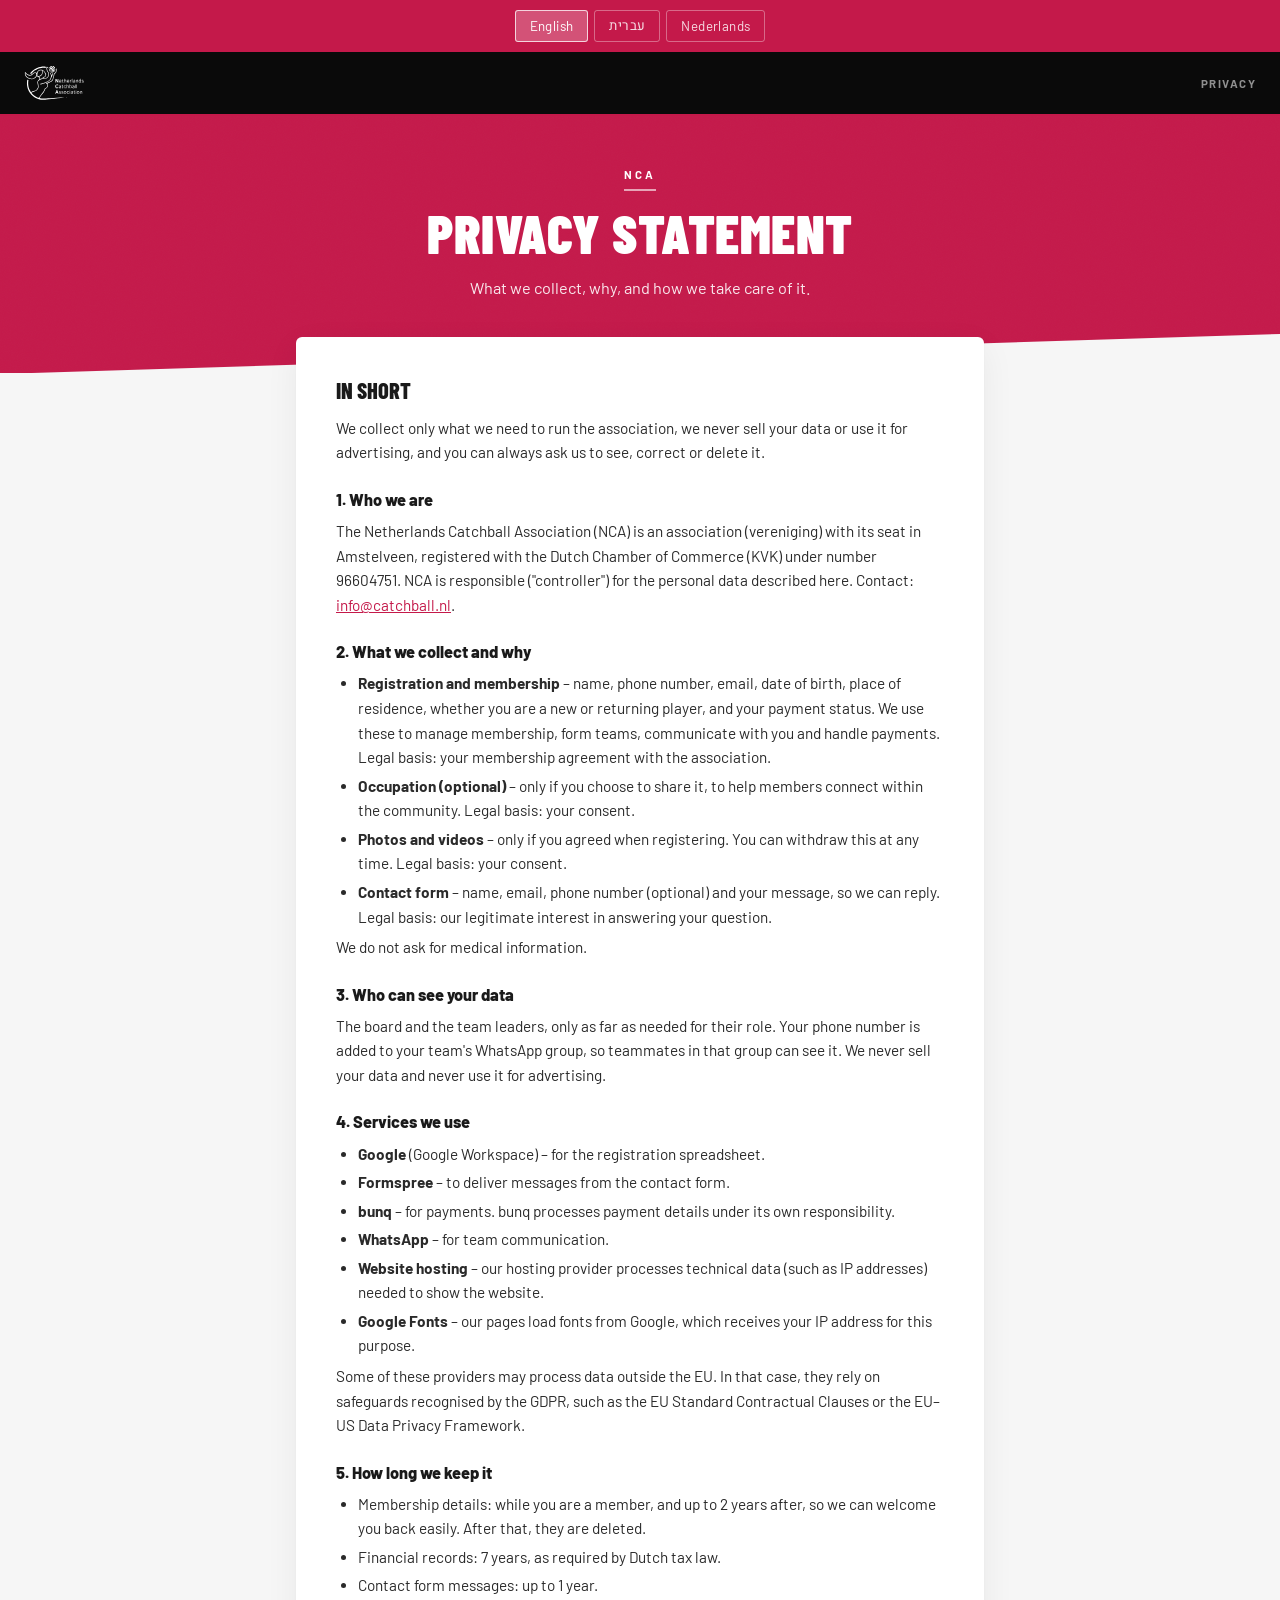
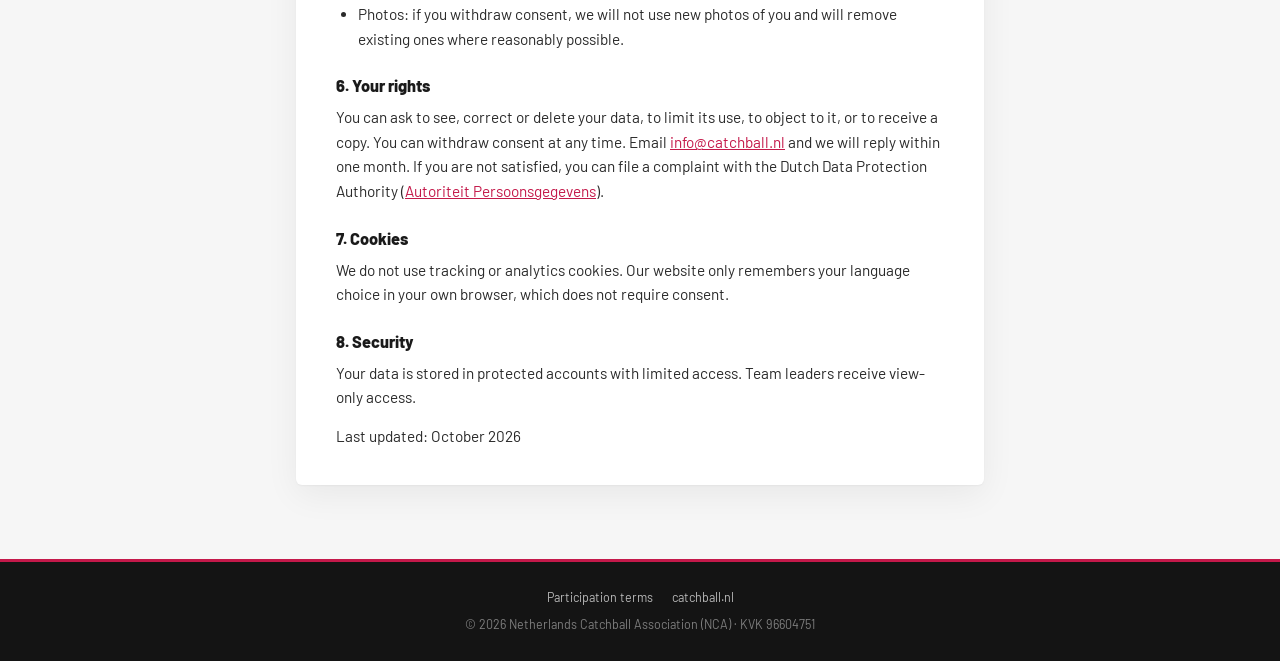
==== privacy/index.html @ 1c26fb23 "Add hidden 2026-27 registration page, terms and privacy statement Trilingual (EN/HE/NL), noindex, no" ====
<!DOCTYPE html>
<html lang="en" dir="ltr">
<head>
<meta charset="UTF-8">
<meta name="viewport" content="width=device-width, initial-scale=1.0, viewport-fit=cover">
<meta name="robots" content="noindex, nofollow">
<meta name="theme-color" content="#c4194a">
<title>NCA – Privacy statement</title>
<link rel="icon" type="image/png" href="/faviconnca.png">
<link href="https://fonts.googleapis.com/css2?family=Barlow+Condensed:wght@600;700;800;900&family=Barlow:wght@400;500;600;700;800&family=Heebo:wght@400;500;700;800;900&display=swap" rel="stylesheet">
<link rel="stylesheet" href="/assets/nca-pages.css">
<style>html:not([lang=en]) [data-l=en],html:not([lang=he]) [data-l=he],html:not([lang=nl]) [data-l=nl]{display:none;}</style>
</head>
<body>

<div class="tb" role="navigation" aria-label="Language">
  <button class="lb" data-lang="en">English</button>
  <button class="lb" data-lang="he">עברית</button>
  <button class="lb" data-lang="nl">Nederlands</button>
</div>
<header class="nv">
  <a href="https://catchball.nl/"><img src="/_data/src/logowhitetranspbkg.svg" alt="Netherlands Catchball Association"></a>
  <span class="nv-tag" data-t="nv.tag">Privacy</span>
</header>

<section class="hero">
  <span class="eyebrow">NCA</span>
  <h1 data-t="hero.title">Privacy statement</h1>
  <p data-t="hero.sub">What we collect, why, and how we take care of it.</p>
</section>

<main class="doc">
<section class="card">
<!-- ═══ EN ═══ -->
<div data-l="en">
  <h2>In short</h2>
  <p>We collect only what we need to run the association, we never sell your data or use it for advertising, and you can always ask us to see, correct or delete it.</p>

  <h3>1. Who we are</h3>
  <p>The Netherlands Catchball Association (NCA) is an association (vereniging) with its seat in Amstelveen, registered with the Dutch Chamber of Commerce (KVK) under number 96604751. NCA is responsible ("controller") for the personal data described here. Contact: <a href="mailto:info@catchball.nl">info@catchball.nl</a>.</p>

  <h3>2. What we collect and why</h3>
  <ul>
    <li><b>Registration and membership</b> – name, phone number, email, date of birth, place of residence, whether you are a new or returning player, and your payment status. We use these to manage membership, form teams, communicate with you and handle payments. Legal basis: your membership agreement with the association.</li>
    <li><b>Occupation (optional)</b> – only if you choose to share it, to help members connect within the community. Legal basis: your consent.</li>
    <li><b>Photos and videos</b> – only if you agreed when registering. You can withdraw this at any time. Legal basis: your consent.</li>
    <li><b>Contact form</b> – name, email, phone number (optional) and your message, so we can reply. Legal basis: our legitimate interest in answering your question.</li>
  </ul>
  <p>We do not ask for medical information.</p>

  <h3>3. Who can see your data</h3>
  <p>The board and the team leaders, only as far as needed for their role. Your phone number is added to your team's WhatsApp group, so teammates in that group can see it. We never sell your data and never use it for advertising.</p>

  <h3>4. Services we use</h3>
  <ul>
    <li><b>Google</b> (Google Workspace) – for the registration spreadsheet.</li>
    <li><b>Formspree</b> – to deliver messages from the contact form.</li>
    <li><b>bunq</b> – for payments. bunq processes payment details under its own responsibility.</li>
    <li><b>WhatsApp</b> – for team communication.</li>
    <li><b>Website hosting</b> – our hosting provider processes technical data (such as IP addresses) needed to show the website.</li>
    <li><b>Google Fonts</b> – our pages load fonts from Google, which receives your IP address for this purpose.</li>
  </ul>
  <p>Some of these providers may process data outside the EU. In that case, they rely on safeguards recognised by the GDPR, such as the EU Standard Contractual Clauses or the EU–US Data Privacy Framework.</p>

  <h3>5. How long we keep it</h3>
  <ul>
    <li>Membership details: while you are a member, and up to 2 years after, so we can welcome you back easily. After that, they are deleted.</li>
    <li>Financial records: 7 years, as required by Dutch tax law.</li>
    <li>Contact form messages: up to 1 year.</li>
    <li>Photos: if you withdraw consent, we will not use new photos of you and will remove existing ones where reasonably possible.</li>
  </ul>

  <h3>6. Your rights</h3>
  <p>You can ask to see, correct or delete your data, to limit its use, to object to it, or to receive a copy. You can withdraw consent at any time. Email <a href="mailto:info@catchball.nl">info@catchball.nl</a> and we will reply within one month. If you are not satisfied, you can file a complaint with the Dutch Data Protection Authority (<a href="https://autoriteitpersoonsgegevens.nl" target="_blank" rel="noopener">Autoriteit Persoonsgegevens</a>).</p>

  <h3>7. Cookies</h3>
  <p>We do not use tracking or analytics cookies. Our website only remembers your language choice in your own browser, which does not require consent.</p>

  <h3>8. Security</h3>
  <p>Your data is stored in protected accounts with limited access. Team leaders receive view-only access.</p>
</div>

<!-- ═══ HE ═══ -->
<div data-l="he">
  <h2>בקצרה</h2>
  <p>אנחנו אוספות רק את מה שצריך לניהול העמותה, לעולם לא מוכרות את המידע שלך ולא משתמשות בו לפרסום, ותמיד אפשר לבקש לראות, לתקן או למחוק אותו.</p>

  <h3>1. מי אנחנו</h3>
  <p>The Netherlands Catchball Association ‏(NCA) היא אגודה (vereniging) שמקום מושבה באמסטלפן, רשומה בלשכת המסחר ההולנדית (KVK) במספר 96604751. NCA אחראית ("בעלת השליטה במידע") על המידע האישי המתואר כאן. ליצירת קשר: <a href="mailto:info@catchball.nl">info@catchball.nl</a>.</p>

  <h3>2. מה אנחנו אוספות ולמה</h3>
  <ul>
    <li><b>הרשמה וחברות</b> – שם, טלפון, אימייל, תאריך לידה, מקום מגורים, האם את חדשה או ממשיכה, ומצב התשלום. משמשים לניהול החברות, לבניית קבוצות, לתקשורת איתך ולטיפול בתשלומים. הבסיס החוקי: הסכם החברות שלך עם העמותה.</li>
    <li><b>עיסוק (רשות)</b> – רק אם בחרת לשתף, כדי ליצור חיבורים בתוך הקהילה. הבסיס החוקי: הסכמתך.</li>
    <li><b>תמונות וסרטונים</b> – רק אם אישרת בהרשמה. אפשר לבטל את ההסכמה בכל עת. הבסיס החוקי: הסכמתך.</li>
    <li><b>טופס יצירת קשר</b> – שם, אימייל, טלפון (רשות) וההודעה, כדי שנוכל להשיב. הבסיס החוקי: האינטרס הלגיטימי שלנו להשיב לפנייתך.</li>
  </ul>
  <p>אנחנו לא מבקשות מידע רפואי.</p>

  <h3>3. מי רואה את המידע</h3>
  <p>ההנהלה ומנהלות הקבוצות, רק במידה הנדרשת לתפקידן. מספר הטלפון שלך מתווסף לקבוצת הווטסאפ של הקבוצה, כך שחברות הקבוצה יכולות לראות אותו. אנחנו לעולם לא מוכרות את המידע ולא משתמשות בו לפרסום.</p>

  <h3>4. שירותים שאנחנו משתמשות בהם</h3>
  <ul>
    <li><b>Google</b> ‏(Google Workspace) – לגיליון ההרשמות.</li>
    <li><b>Formspree</b> – להעברת הודעות מטופס יצירת הקשר.</li>
    <li><b>bunq</b> – לתשלומים. bunq מעבדת את פרטי התשלום באחריותה.</li>
    <li><b>WhatsApp</b> – לתקשורת בתוך הקבוצות.</li>
    <li><b>אחסון האתר</b> – ספקית האחסון מעבדת מידע טכני (כגון כתובת IP) הנדרש להצגת האתר.</li>
    <li><b>Google Fonts</b> – הדפים שלנו טוענים גופנים מ-Google, שמקבלת לשם כך את כתובת ה-IP שלך.</li>
  </ul>
  <p>חלק מהספקים עשויים לעבד מידע מחוץ לאיחוד האירופי. במקרה כזה הם פועלים לפי אמצעי הגנה המוכרים ב-GDPR, כמו הסעיפים החוזיים התקניים של האיחוד או מסגרת פרטיות המידע בין האיחוד לארה״ב.</p>

  <h3>5. כמה זמן אנחנו שומרות</h3>
  <ul>
    <li>פרטי חברות: כל עוד את חברה, ועד שנתיים לאחר מכן, כדי שיהיה קל לחזור. לאחר מכן הם נמחקים.</li>
    <li>רישומים כספיים: 7 שנים, כנדרש בחוק המס ההולנדי.</li>
    <li>הודעות מטופס יצירת הקשר: עד שנה.</li>
    <li>תמונות: אם ביטלת הסכמה, לא נשתמש בתמונות חדשות שלך ונסיר תמונות קיימות ככל שהדבר אפשרי באופן סביר.</li>
  </ul>

  <h3>6. הזכויות שלך</h3>
  <p>את יכולה לבקש לראות, לתקן או למחוק את המידע שלך, להגביל את השימוש בו, להתנגד לו או לקבל עותק שלו, ולבטל הסכמה בכל עת. כתבי ל-<a href="mailto:info@catchball.nl">info@catchball.nl</a> ונשיב תוך חודש. אם אינך מרוצה, אפשר להגיש תלונה לרשות להגנת הפרטיות ההולנדית (<a href="https://autoriteitpersoonsgegevens.nl" target="_blank" rel="noopener">Autoriteit Persoonsgegevens</a>).</p>

  <h3>7. עוגיות (Cookies)</h3>
  <p>אנחנו לא משתמשות בעוגיות מעקב או ניתוח. האתר רק זוכר את בחירת השפה שלך בדפדפן שלך, ולכך לא נדרשת הסכמה.</p>

  <h3>8. אבטחה</h3>
  <p>המידע נשמר בחשבונות מוגנים עם גישה מוגבלת. מנהלות הקבוצות מקבלות הרשאת צפייה בלבד.</p>
</div>

<!-- ═══ NL ═══ -->
<div data-l="nl">
  <h2>In het kort</h2>
  <p>We verzamelen alleen wat nodig is om de vereniging te runnen, we verkopen je gegevens nooit en gebruiken ze niet voor reclame, en je kunt ons altijd vragen ze in te zien, te verbeteren of te verwijderen.</p>

  <h3>1. Wie wij zijn</h3>
  <p>The Netherlands Catchball Association (NCA) is een vereniging met statutaire zetel in Amstelveen, ingeschreven bij de Kamer van Koophandel onder nummer 96604751. NCA is verantwoordelijk (verwerkingsverantwoordelijke) voor de persoonsgegevens die hier worden beschreven. Contact: <a href="mailto:info@catchball.nl">info@catchball.nl</a>.</p>

  <h3>2. Wat we verzamelen en waarom</h3>
  <ul>
    <li><b>Inschrijving en lidmaatschap</b> – naam, telefoonnummer, e-mailadres, geboortedatum, woonplaats, of je een nieuwe of terugkerende speelster bent, en je betaalstatus. We gebruiken deze gegevens voor de ledenadministratie, het samenstellen van teams, communicatie en betalingen. Grondslag: je lidmaatschapsovereenkomst met de vereniging.</li>
    <li><b>Beroep (optioneel)</b> – alleen als je dat wilt delen, om leden binnen de community met elkaar te verbinden. Grondslag: je toestemming.</li>
    <li><b>Foto's en video's</b> – alleen als je daarvoor bij inschrijving toestemming hebt gegeven. Je kunt die altijd intrekken. Grondslag: je toestemming.</li>
    <li><b>Contactformulier</b> – naam, e-mailadres, telefoonnummer (optioneel) en je bericht, zodat we kunnen reageren. Grondslag: ons gerechtvaardigd belang om je vraag te beantwoorden.</li>
  </ul>
  <p>We vragen niet naar medische gegevens.</p>

  <h3>3. Wie je gegevens kan zien</h3>
  <p>Het bestuur en de teamleiders, alleen voor zover nodig voor hun taak. Je telefoonnummer wordt toegevoegd aan de WhatsApp-groep van je team, zodat teamgenoten in die groep het kunnen zien. We verkopen je gegevens nooit en gebruiken ze niet voor reclame.</p>

  <h3>4. Diensten die we gebruiken</h3>
  <ul>
    <li><b>Google</b> (Google Workspace) – voor de inschrijvingsspreadsheet.</li>
    <li><b>Formspree</b> – voor het doorsturen van berichten via het contactformulier.</li>
    <li><b>bunq</b> – voor betalingen. bunq verwerkt betaalgegevens onder eigen verantwoordelijkheid.</li>
    <li><b>WhatsApp</b> – voor communicatie binnen de teams.</li>
    <li><b>Websitehosting</b> – onze hostingprovider verwerkt technische gegevens (zoals IP-adressen) die nodig zijn om de website te tonen.</li>
    <li><b>Google Fonts</b> – onze pagina's laden lettertypen van Google, dat daarvoor je IP-adres ontvangt.</li>
  </ul>
  <p>Sommige van deze partijen kunnen gegevens buiten de EU verwerken. In dat geval gebruiken zij waarborgen die de AVG erkent, zoals de modelcontractbepalingen van de EU of het EU-VS Data Privacy Framework.</p>

  <h3>5. Hoe lang we gegevens bewaren</h3>
  <ul>
    <li>Ledengegevens: zolang je lid bent, en tot 2 jaar daarna, zodat je makkelijk kunt terugkomen. Daarna worden ze verwijderd.</li>
    <li>Financiële administratie: 7 jaar, zoals de Nederlandse belastingwet voorschrijft.</li>
    <li>Berichten via het contactformulier: maximaal 1 jaar.</li>
    <li>Foto's: als je je toestemming intrekt, gebruiken we geen nieuwe foto's van jou en verwijderen we bestaande foto's voor zover dat redelijkerwijs mogelijk is.</li>
  </ul>

  <h3>6. Jouw rechten</h3>
  <p>Je kunt vragen om je gegevens in te zien, te verbeteren of te verwijderen, het gebruik te beperken, bezwaar te maken of een kopie te ontvangen. Je kunt toestemming altijd intrekken. Mail naar <a href="mailto:info@catchball.nl">info@catchball.nl</a>; we reageren binnen een maand. Ben je niet tevreden, dan kun je een klacht indienen bij de <a href="https://autoriteitpersoonsgegevens.nl" target="_blank" rel="noopener">Autoriteit Persoonsgegevens</a>.</p>

  <h3>7. Cookies</h3>
  <p>We gebruiken geen tracking- of analytische cookies. Onze website onthoudt alleen je taalkeuze in je eigen browser; daarvoor is geen toestemming nodig.</p>

  <h3>8. Beveiliging</h3>
  <p>Je gegevens worden bewaard in beveiligde accounts met beperkte toegang. Teamleiders krijgen alleen leesrechten.</p>
</div>
<p class="meta" data-t="updated">Last updated: October 2026</p>
</section>
</main>

<footer>
  <p>
    <a href="/register26-27/terms/" data-keep-lang data-t="f.terms">Participation terms</a>
    <a href="https://catchball.nl/">catchball.nl</a>
  </p>
  <p dir="ltr">© 2026 Netherlands Catchball Association (NCA) · KVK 96604751</p>
</footer>

<script>
window.T = {
  en:{'page.title':'NCA – Privacy statement','nv.tag':'Privacy','hero.title':'Privacy statement','hero.sub':'What we collect, why, and how we take care of it.',updated:'Last updated: October 2026','f.terms':'Participation terms'},
  he:{'page.title':'NCA – הצהרת פרטיות','nv.tag':'פרטיות','hero.title':'הצהרת פרטיות','hero.sub':'מה אנחנו אוספות, למה, ואיך אנחנו שומרות עליו.',updated:'עודכן לאחרונה: אוקטובר 2026','f.terms':'תנאי השתתפות'},
  nl:{'page.title':'NCA – Privacyverklaring','nv.tag':'Privacy','hero.title':'Privacyverklaring','hero.sub':'Wat we verzamelen, waarom, en hoe we er zorgvuldig mee omgaan.',updated:'Laatst bijgewerkt: oktober 2026','f.terms':'Deelnamevoorwaarden'}
};
</script>
<script src="/assets/nca-pages.js"></script>
</body>
</html>
---- assets/nca-pages.css ----
/* NCA – shared styles for standalone pages (registration, terms, privacy).
   Mirrors the look of index.html: coral top bar, dark nav, Barlow / Heebo. */
:root{
  --coral:#c4194a;--coral2:#e0305f;--coral-dark:#a0103a;--coral-light:#fff0f4;
  --white:#fff;--off:#f6f6f6;--black:#0a0a0a;--dark:#141414;--gray:#6b6b6b;
  --text:#1a1a1a;--brd:#e3e3e3;--ok:#1f8a4c;--ok-light:#eaf7ef;--err:#c4194a;
  --radius:6px;
}
*{margin:0;padding:0;box-sizing:border-box;}
html{-webkit-text-size-adjust:100%;}
body{font-family:'Barlow','Heebo',sans-serif;color:var(--text);background:var(--off);line-height:1.6;min-height:100vh;display:flex;flex-direction:column;}
[dir=rtl] body,[dir=rtl] input,[dir=rtl] select,[dir=rtl] button,[dir=rtl] textarea{font-family:'Heebo','Barlow',sans-serif;}
a{color:var(--coral);}
[hidden]{display:none!important;}
.sr-only{position:absolute;width:1px;height:1px;overflow:hidden;clip:rect(0 0 0 0);white-space:nowrap;}

/* ─── Top bar + nav ─── */
.tb{background:var(--coral);display:flex;justify-content:center;gap:6px;padding:10px 16px;flex-wrap:wrap;}
.lb{padding:5px 14px;border:1.5px solid rgba(255,255,255,.35);background:transparent;color:rgba(255,255,255,.85);font:700 .78rem/1.2 inherit;font-family:inherit;cursor:pointer;border-radius:3px;transition:.2s;letter-spacing:.4px;}
.lb.active{background:rgba(255,255,255,.25);color:#fff;border-color:rgba(255,255,255,.75);}
.lb:hover:not(.active){color:#fff;border-color:rgba(255,255,255,.7);}
.nv{background:var(--black);border-bottom:2px solid var(--coral);padding:0 24px;height:64px;display:flex;align-items:center;justify-content:space-between;}
.nv img{height:38px;width:auto;display:block;}
.nv-tag{color:rgba(255,255,255,.55);font-size:.72rem;font-weight:700;letter-spacing:1.5px;text-transform:uppercase;}

/* ─── Hero band ─── */
.hero{background:var(--coral);color:#fff;position:relative;overflow:hidden;padding:44px 20px 72px;text-align:center;}
.hero::before{content:'';position:absolute;inset:0;opacity:.4;pointer-events:none;
  background-image:url("data:image/svg+xml,%3Csvg viewBox='0 0 256 256' xmlns='http://www.w3.org/2000/svg'%3E%3Cfilter id='n'%3E%3CfeTurbulence type='fractalNoise' baseFrequency='.9' numOctaves='4' stitchTiles='stitch'/%3E%3C/filter%3E%3Crect width='100%25' height='100%25' filter='url(%23n)' opacity='.07'/%3E%3C/svg%3E");background-size:200px;}
.hero::after{content:'';position:absolute;left:0;right:0;bottom:-1px;height:40px;background:var(--off);clip-path:polygon(0 100%,100% 0,100% 100%);}
.hero>*{position:relative;z-index:1;}
.eyebrow{display:inline-block;font-size:.72rem;font-weight:700;letter-spacing:3px;text-transform:uppercase;border-bottom:2px solid rgba(255,255,255,.6);padding-bottom:6px;margin-bottom:14px;}
.hero h1{font-family:'Barlow Condensed','Heebo',sans-serif;font-weight:900;font-size:clamp(2.1rem,7vw,3.4rem);line-height:1.02;text-transform:uppercase;letter-spacing:.5px;}
[dir=rtl] .hero h1{letter-spacing:0;}
.hero p{max-width:560px;margin:14px auto 0;color:rgba(255,255,255,.9);font-size:1.02rem;}

/* ─── Layout ─── */
main{flex:1;width:100%;max-width:720px;margin:-36px auto 0;padding:0 16px 56px;position:relative;z-index:2;}
.card{background:#fff;border-radius:var(--radius);box-shadow:0 1px 2px rgba(0,0,0,.04),0 10px 34px rgba(0,0,0,.06);padding:28px 22px;margin-bottom:18px;}
@media(min-width:600px){.card{padding:36px 40px;}}
.sec-h{display:flex;align-items:baseline;gap:12px;margin-bottom:20px;}
.sec-n{font-family:'Barlow Condensed',sans-serif;font-weight:900;color:var(--coral);font-size:1.5rem;line-height:1;}
.sec-h h2{font-family:'Barlow Condensed','Heebo',sans-serif;font-weight:800;font-size:1.45rem;text-transform:uppercase;letter-spacing:.4px;line-height:1.15;}
[dir=rtl] .sec-h h2{letter-spacing:0;}
.lead{color:#333;margin-bottom:6px;}
.muted{color:var(--gray);font-size:.88rem;}

/* ─── Fields ─── */
.f{margin-bottom:18px;}
.f>label,.f>.lbl{display:block;font-weight:700;font-size:.93rem;margin-bottom:6px;}
.opt{font-weight:500;color:var(--gray);font-size:.82rem;}
.hint{display:block;color:var(--gray);font-size:.82rem;margin:-2px 0 7px;font-weight:400;}
.row2{display:grid;grid-template-columns:1fr;gap:0 14px;}
@media(min-width:560px){.row2{grid-template-columns:1fr 1fr;}}
input[type=text],input[type=email],input[type=tel],input[type=number],select{
  width:100%;padding:13px 14px;border:2px solid var(--brd);background:var(--off);border-radius:4px;
  font:inherit;font-size:16px;color:var(--text);outline:none;transition:border-color .2s,background .2s;appearance:none;-webkit-appearance:none;}
input:focus,select:focus{border-color:var(--coral);background:#fff;}
select{background-image:url("data:image/svg+xml,%3Csvg xmlns='http://www.w3.org/2000/svg' width='12' height='8' viewBox='0 0 12 8'%3E%3Cpath fill='%23777' d='M1.41 0L6 4.58 10.59 0 12 1.41l-6 6-6-6z'/%3E%3C/svg%3E");background-repeat:no-repeat;background-position:right 14px center;padding-right:36px;}
[dir=rtl] select{background-position:left 14px center;padding-right:14px;padding-left:36px;}
input[type=number]{-moz-appearance:textfield;}
input::-webkit-outer-spin-button,input::-webkit-inner-spin-button{-webkit-appearance:none;margin:0;}
.f.invalid input,.f.invalid select,.f.invalid .choice{border-color:var(--err);}
.err{display:none;color:var(--err);font-size:.82rem;font-weight:600;margin-top:6px;}
.f.invalid .err{display:block;}
.phone{display:flex;gap:8px;direction:ltr;}
.phone select{width:118px;flex-shrink:0;}
.phone input{flex:1;min-width:0;}
.dob{display:grid;grid-template-columns:1fr 1.6fr 1.2fr;gap:8px;}
.dob .sub{display:block;font-size:.74rem;color:var(--gray);font-weight:600;margin-bottom:4px;text-transform:uppercase;letter-spacing:.6px;}
[dir=rtl] .dob .sub{letter-spacing:0;}
[dir=rtl] input[type=tel],[dir=rtl] input[type=email]{direction:ltr;text-align:right;}

/* Choice cards (radio / checkbox) */
.choices{display:grid;grid-template-columns:1fr;gap:10px;}
@media(min-width:520px){.choices.two{grid-template-columns:1fr 1fr;}}
.choice{display:flex;align-items:flex-start;gap:12px;border:2px solid var(--brd);border-radius:4px;padding:13px 14px;cursor:pointer;background:var(--off);transition:.2s;}
.choice:hover{border-color:#cfcfcf;}
.choice input{appearance:none;-webkit-appearance:none;flex-shrink:0;width:20px;height:20px;border:2px solid #bbb;border-radius:50%;margin-top:2px;background:#fff;transition:.15s;display:grid;place-content:center;}
.choice input[type=checkbox]{border-radius:4px;}
.choice input:checked{border-color:var(--coral);background:var(--coral);}
.choice input:checked::after{content:'';width:6px;height:10px;border:solid #fff;border-width:0 2.5px 2.5px 0;transform:rotate(45deg) translate(-1px,-1px);}
.choice input:focus-visible{outline:3px solid rgba(196,25,74,.3);outline-offset:2px;}
.choice:has(input:checked){border-color:var(--coral);background:var(--coral-light);}
.choice b{display:block;font-size:.95rem;}
.choice span{font-size:.86rem;color:#444;}

/* Payment summary */
.pay{border:2px solid var(--coral);border-radius:var(--radius);overflow:hidden;margin-bottom:18px;}
.pay-top{background:var(--coral);color:#fff;padding:18px 20px;display:flex;align-items:baseline;gap:10px;flex-wrap:wrap;}
.pay-amt{font-family:'Barlow Condensed',sans-serif;font-weight:900;font-size:2.6rem;line-height:1;}
.pay-per{font-weight:600;opacity:.92;}
.pay ul{list-style:none;padding:16px 20px 18px;}
.pay li{position:relative;padding-inline-start:22px;margin:7px 0;font-size:.93rem;}
.pay li::before{content:'';position:absolute;inset-inline-start:2px;top:.55em;width:8px;height:8px;background:var(--coral);border-radius:50%;}
.pay-first{background:var(--coral-light);padding:12px 20px;font-weight:700;border-top:1px solid #f6d3de;}

/* Buttons */
.btn{display:flex;align-items:center;justify-content:center;gap:10px;width:100%;padding:17px 22px;border:none;border-radius:4px;background:var(--coral);color:#fff;font:inherit;font-weight:800;font-size:1rem;letter-spacing:1px;text-transform:uppercase;cursor:pointer;text-decoration:none;transition:.2s;}
[dir=rtl] .btn{letter-spacing:0;}
.btn:hover{background:var(--coral-dark);}
.btn:disabled{opacity:.6;cursor:wait;}
.btn.ghost{background:#fff;color:var(--coral);border:2px solid var(--coral);}
.btn.ghost:hover{background:var(--coral-light);}
.btn.ok{background:var(--ok);}
.spin{width:18px;height:18px;border:3px solid rgba(255,255,255,.4);border-top-color:#fff;border-radius:50%;animation:sp .8s linear infinite;display:none;}
.btn.loading .spin{display:block;}
@keyframes sp{to{transform:rotate(360deg);}}
.form-err{display:none;background:var(--coral-light);color:var(--coral-dark);border-radius:4px;padding:12px 14px;margin-bottom:14px;font-weight:600;font-size:.9rem;}
.form-err.show{display:block;}

/* Trust row */
.trust{display:flex;flex-wrap:wrap;justify-content:center;gap:8px 18px;margin-top:16px;color:var(--gray);font-size:.8rem;font-weight:600;}
.trust span{display:inline-flex;align-items:center;gap:6px;}
.trust svg{width:14px;height:14px;fill:var(--coral);}

/* Success */
.done-ic{width:64px;height:64px;border-radius:50%;background:var(--ok-light);display:grid;place-items:center;margin:0 auto 16px;}
.done-ic svg{width:32px;height:32px;fill:var(--ok);}
.center{text-align:center;}
.steps{list-style:none;margin:18px 0 6px;counter-reset:s;}
.steps li{counter-increment:s;display:flex;gap:12px;align-items:flex-start;padding:10px 0;border-bottom:1px solid var(--brd);font-size:.94rem;}
.steps li:last-child{border-bottom:none;}
.steps li::before{content:counter(s);flex-shrink:0;width:26px;height:26px;border-radius:50%;background:var(--coral);color:#fff;font-weight:800;font-size:.82rem;display:grid;place-items:center;}
.steps li.done::before{content:'✓';background:var(--ok);}
.paid-note{display:none;background:var(--ok-light);color:var(--ok);border-radius:4px;padding:12px 14px;font-weight:700;margin-top:12px;text-align:center;}
.paid-note.show{display:block;}
.stack>*+*{margin-top:10px;}

/* Long-form (terms / privacy) */
.doc h2{font-family:'Barlow Condensed','Heebo',sans-serif;font-weight:800;font-size:1.4rem;text-transform:uppercase;margin:4px 0 12px;line-height:1.2;}
.doc h3{font-size:1.02rem;font-weight:800;margin:22px 0 6px;}
.doc p,.doc li{font-size:.96rem;color:#2a2a2a;}
.doc p+p{margin-top:8px;}
.doc ul,.doc ol{padding-inline-start:22px;margin:6px 0;}
.doc li{margin:4px 0;}
.doc .note{background:var(--off);border-inline-start:3px solid var(--coral);padding:10px 14px;margin:10px 0;font-size:.9rem;color:#444;}
.toc{display:flex;flex-wrap:wrap;gap:8px;}
.toc a{background:#fff;border:1.5px solid var(--brd);border-radius:20px;padding:6px 14px;font-size:.84rem;font-weight:700;color:var(--text);text-decoration:none;}
.toc a:hover{border-color:var(--coral);color:var(--coral);}
.meta{color:var(--gray);font-size:.8rem;margin-top:14px;}
.back{display:inline-flex;align-items:center;gap:6px;font-weight:700;font-size:.9rem;text-decoration:none;margin-bottom:14px;}

/* Preview banner (no backend configured yet) */
.preview{background:#fff7d6;color:#6b5300;text-align:center;font-size:.8rem;font-weight:700;padding:7px 12px;}

/* Footer */
footer{background:var(--dark);color:rgba(255,255,255,.45);font-size:.78rem;padding:26px 20px;text-align:center;border-top:3px solid var(--coral);}
footer a{color:rgba(255,255,255,.7);text-decoration:none;margin:0 8px;}
footer a:hover{color:#fff;}
footer p+p{margin-top:8px;}
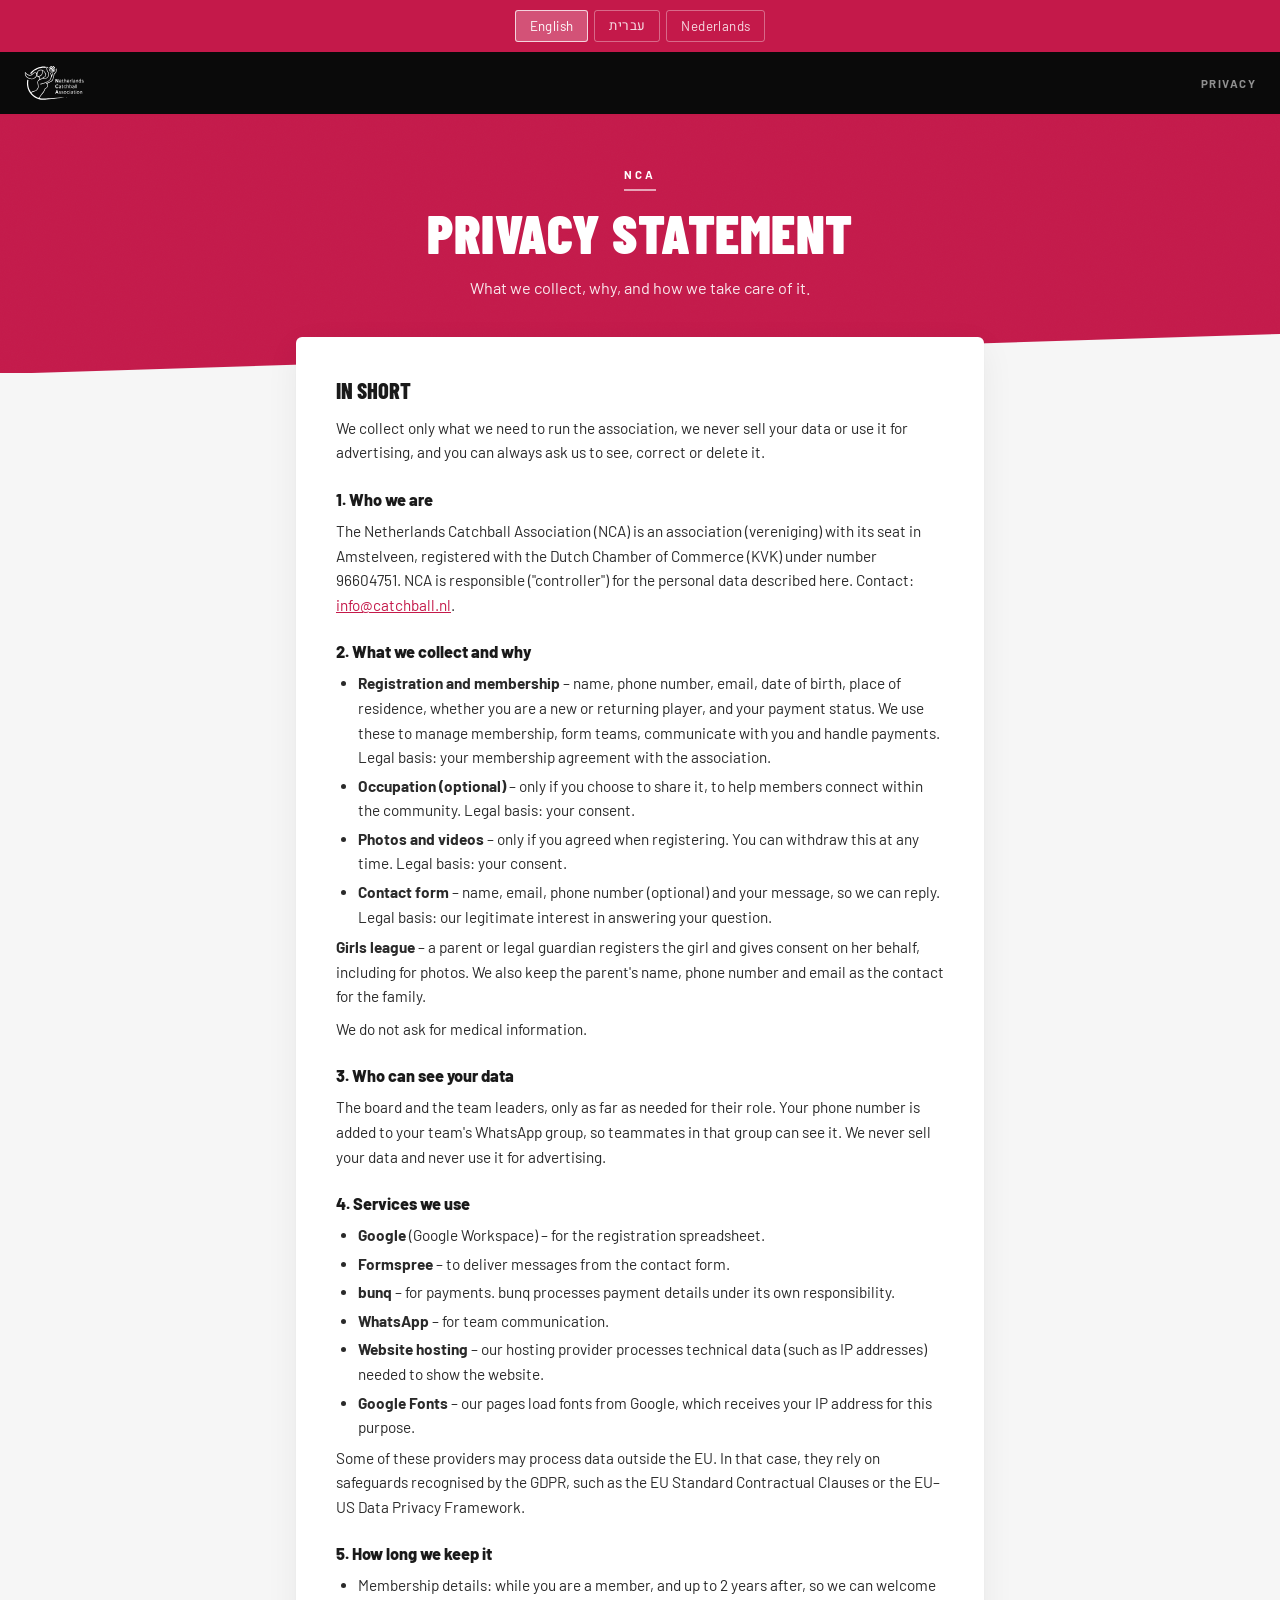
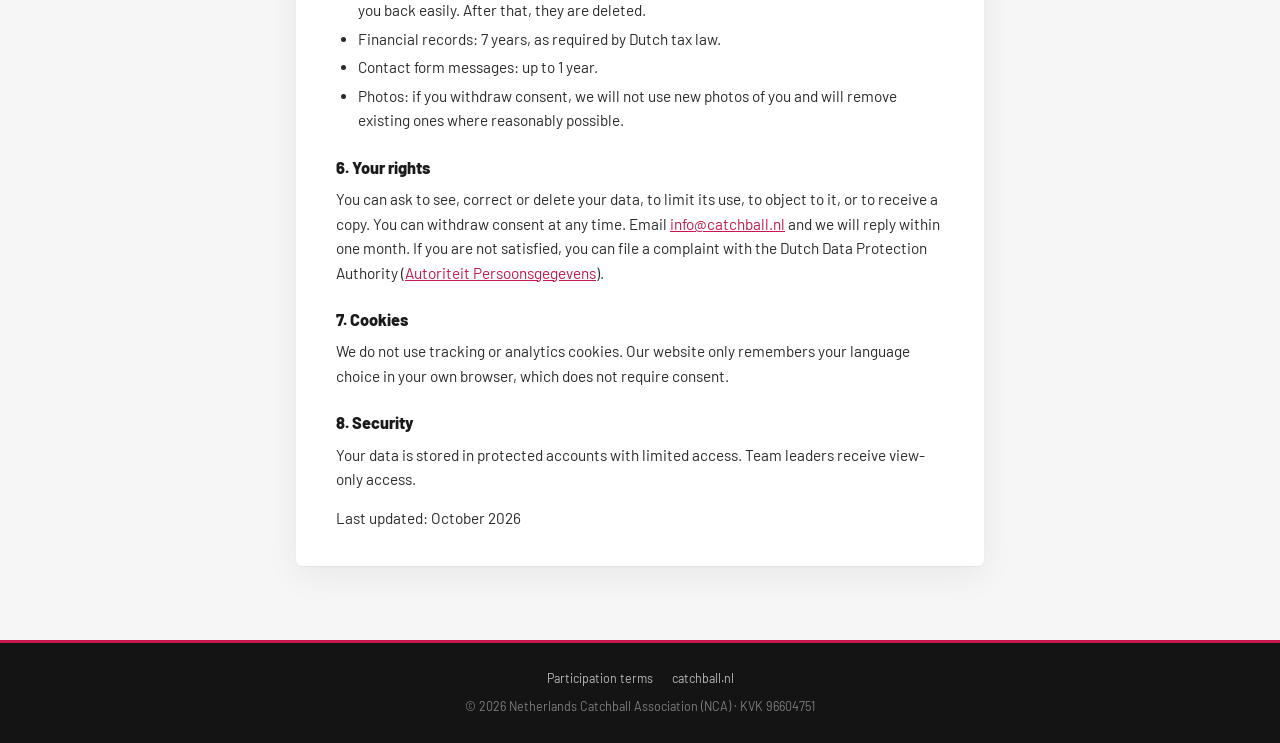
==== commit 48737463: "Add girls league registration (parents) and terms; privacy note on minors Not linked; bunq link stil" ====
--- a/privacy/index.html
+++ b/privacy/index.html
@@ -46,6 +46,7 @@
     <li><b>Photos and videos</b> – only if you agreed when registering. You can withdraw this at any time. Legal basis: your consent.</li>
     <li><b>Contact form</b> – name, email, phone number (optional) and your message, so we can reply. Legal basis: our legitimate interest in answering your question.</li>
   </ul>
+  <p><b>Girls league</b> – a parent or legal guardian registers the girl and gives consent on her behalf, including for photos. We also keep the parent's name, phone number and email as the contact for the family.</p>
   <p>We do not ask for medical information.</p>
 
   <h3>3. Who can see your data</h3>
@@ -95,6 +96,7 @@
     <li><b>תמונות וסרטונים</b> – רק אם אישרת בהרשמה. אפשר לבטל את ההסכמה בכל עת. הבסיס החוקי: הסכמתך.</li>
     <li><b>טופס יצירת קשר</b> – שם, אימייל, טלפון (רשות) וההודעה, כדי שנוכל להשיב. הבסיס החוקי: האינטרס הלגיטימי שלנו להשיב לפנייתך.</li>
   </ul>
+  <p><b>ליגת הבנות</b> – הורה או אפוטרופוס חוקי רושם את הבת ונותן הסכמה בשמה, גם לעניין תמונות. נשמרים גם השם, הטלפון והאימייל של ההורה, כאיש הקשר של המשפחה.</p>
   <p>אנחנו לא מבקשות מידע רפואי.</p>
 
   <h3>3. מי רואה את המידע</h3>
@@ -144,6 +146,7 @@
     <li><b>Foto's en video's</b> – alleen als je daarvoor bij inschrijving toestemming hebt gegeven. Je kunt die altijd intrekken. Grondslag: je toestemming.</li>
     <li><b>Contactformulier</b> – naam, e-mailadres, telefoonnummer (optioneel) en je bericht, zodat we kunnen reageren. Grondslag: ons gerechtvaardigd belang om je vraag te beantwoorden.</li>
   </ul>
+  <p><b>Meisjescompetitie</b> – een ouder of wettelijk verzorger schrijft het meisje in en geeft namens haar toestemming, ook voor foto's. We bewaren ook de naam, het telefoonnummer en het e-mailadres van de ouder als contactpersoon van het gezin.</p>
   <p>We vragen niet naar medische gegevens.</p>
 
   <h3>3. Wie je gegevens kan zien</h3>
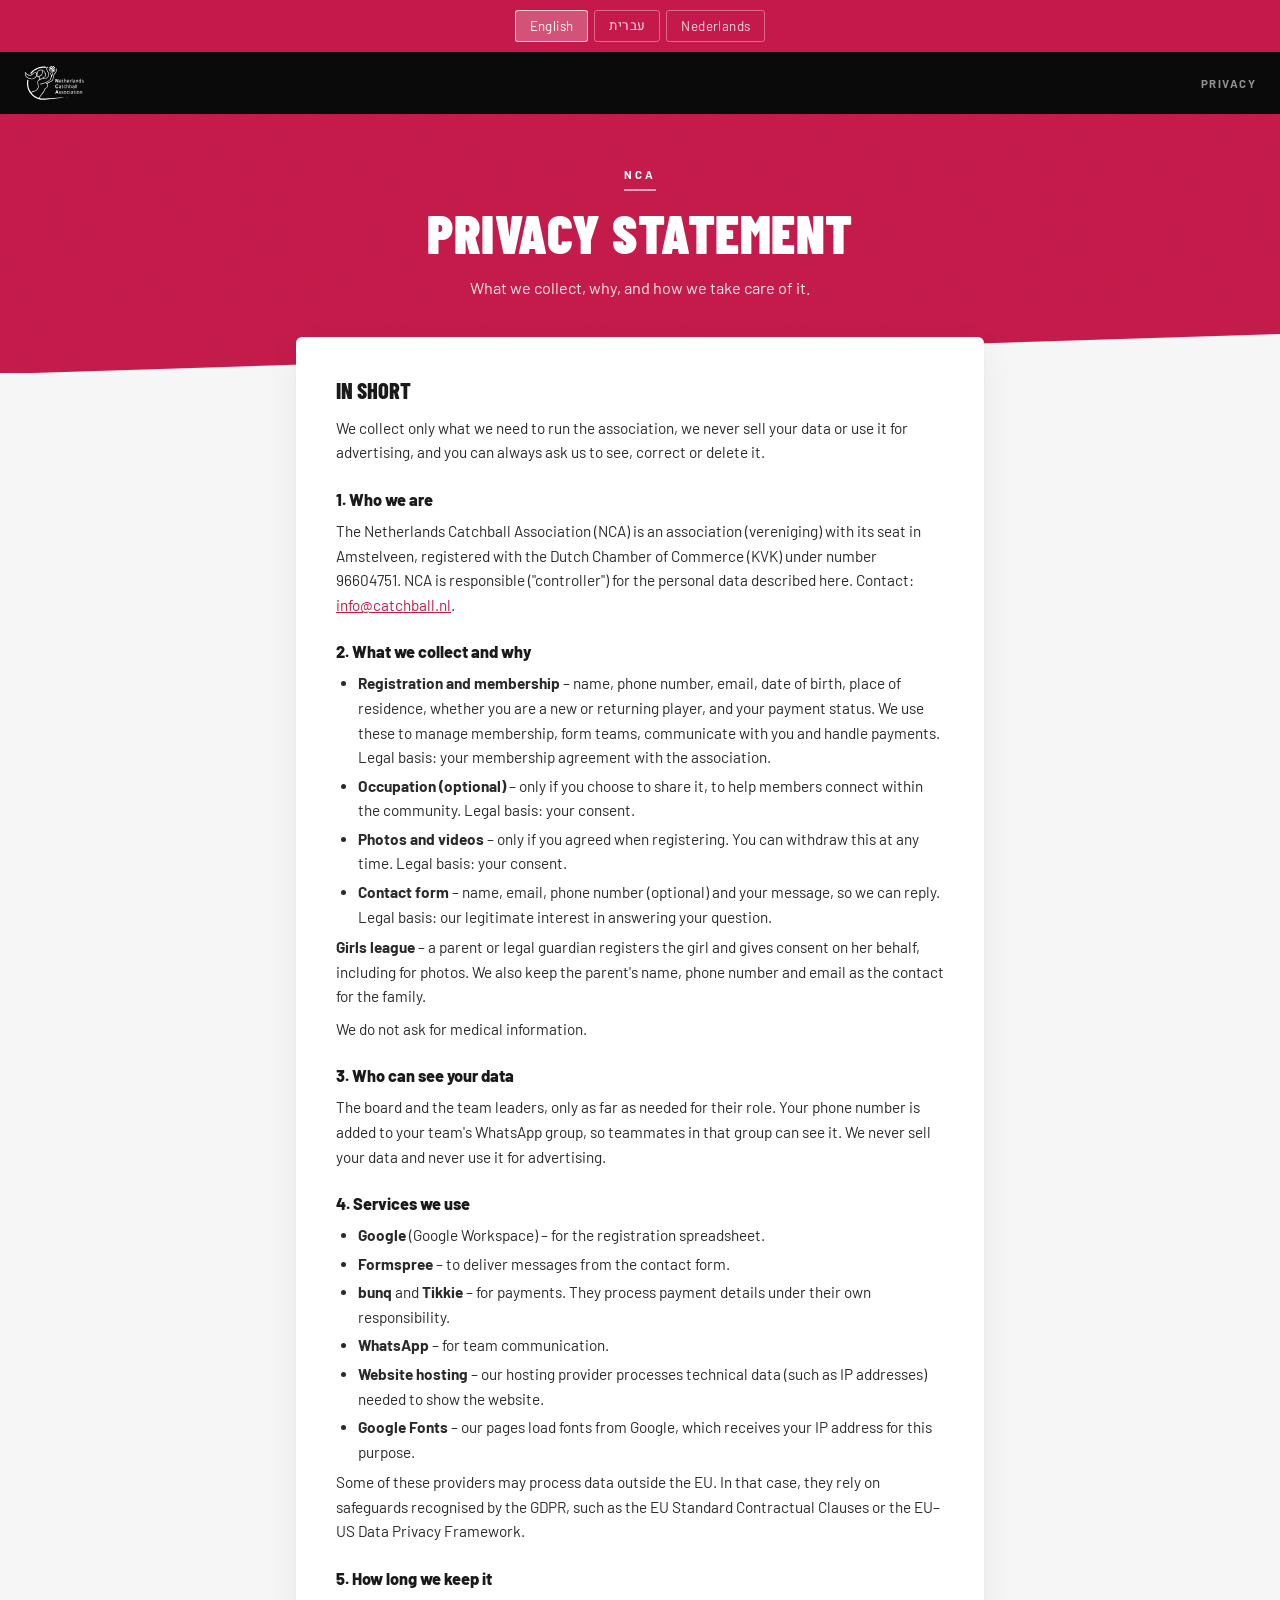
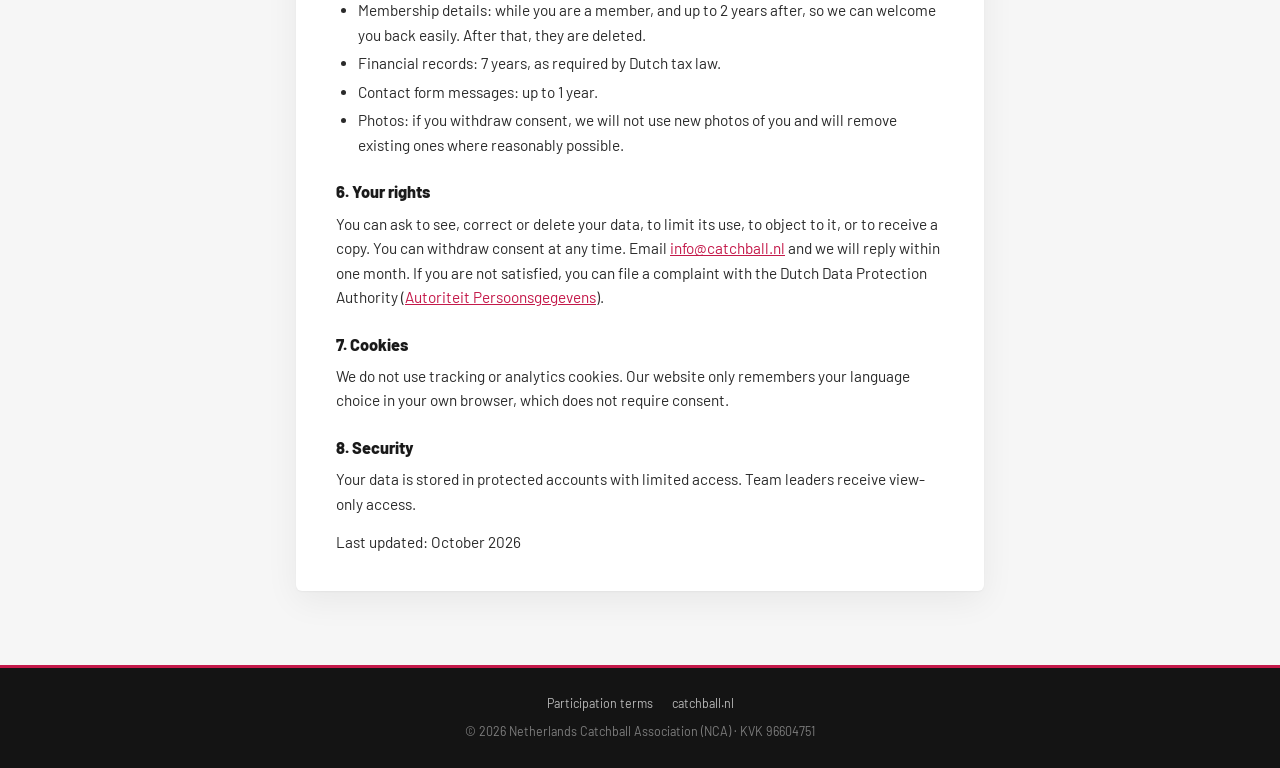
==== commit d28316fe: "Girls form: connect Tikkie payment link; privacy lists Tikkie Co-Authored-By: Claude Opus 5.5 <norep" ====
--- a/privacy/index.html
+++ b/privacy/index.html
@@ -56,7 +56,7 @@
   <ul>
     <li><b>Google</b> (Google Workspace) – for the registration spreadsheet.</li>
     <li><b>Formspree</b> – to deliver messages from the contact form.</li>
-    <li><b>bunq</b> – for payments. bunq processes payment details under its own responsibility.</li>
+    <li><b>bunq</b> and <b>Tikkie</b> – for payments. They process payment details under their own responsibility.</li>
     <li><b>WhatsApp</b> – for team communication.</li>
     <li><b>Website hosting</b> – our hosting provider processes technical data (such as IP addresses) needed to show the website.</li>
     <li><b>Google Fonts</b> – our pages load fonts from Google, which receives your IP address for this purpose.</li>
@@ -106,7 +106,7 @@
   <ul>
     <li><b>Google</b> ‏(Google Workspace) – לגיליון ההרשמות.</li>
     <li><b>Formspree</b> – להעברת הודעות מטופס יצירת הקשר.</li>
-    <li><b>bunq</b> – לתשלומים. bunq מעבדת את פרטי התשלום באחריותה.</li>
+    <li><b>bunq</b> ו-<b>Tikkie</b> – לתשלומים. הן מעבדות את פרטי התשלום באחריותן.</li>
     <li><b>WhatsApp</b> – לתקשורת בתוך הקבוצות.</li>
     <li><b>אחסון האתר</b> – ספקית האחסון מעבדת מידע טכני (כגון כתובת IP) הנדרש להצגת האתר.</li>
     <li><b>Google Fonts</b> – הדפים שלנו טוענים גופנים מ-Google, שמקבלת לשם כך את כתובת ה-IP שלך.</li>
@@ -156,7 +156,7 @@
   <ul>
     <li><b>Google</b> (Google Workspace) – voor de inschrijvingsspreadsheet.</li>
     <li><b>Formspree</b> – voor het doorsturen van berichten via het contactformulier.</li>
-    <li><b>bunq</b> – voor betalingen. bunq verwerkt betaalgegevens onder eigen verantwoordelijkheid.</li>
+    <li><b>bunq</b> en <b>Tikkie</b> – voor betalingen. Zij verwerken betaalgegevens onder eigen verantwoordelijkheid.</li>
     <li><b>WhatsApp</b> – voor communicatie binnen de teams.</li>
     <li><b>Websitehosting</b> – onze hostingprovider verwerkt technische gegevens (zoals IP-adressen) die nodig zijn om de website te tonen.</li>
     <li><b>Google Fonts</b> – onze pagina's laden lettertypen van Google, dat daarvoor je IP-adres ontvangt.</li>
